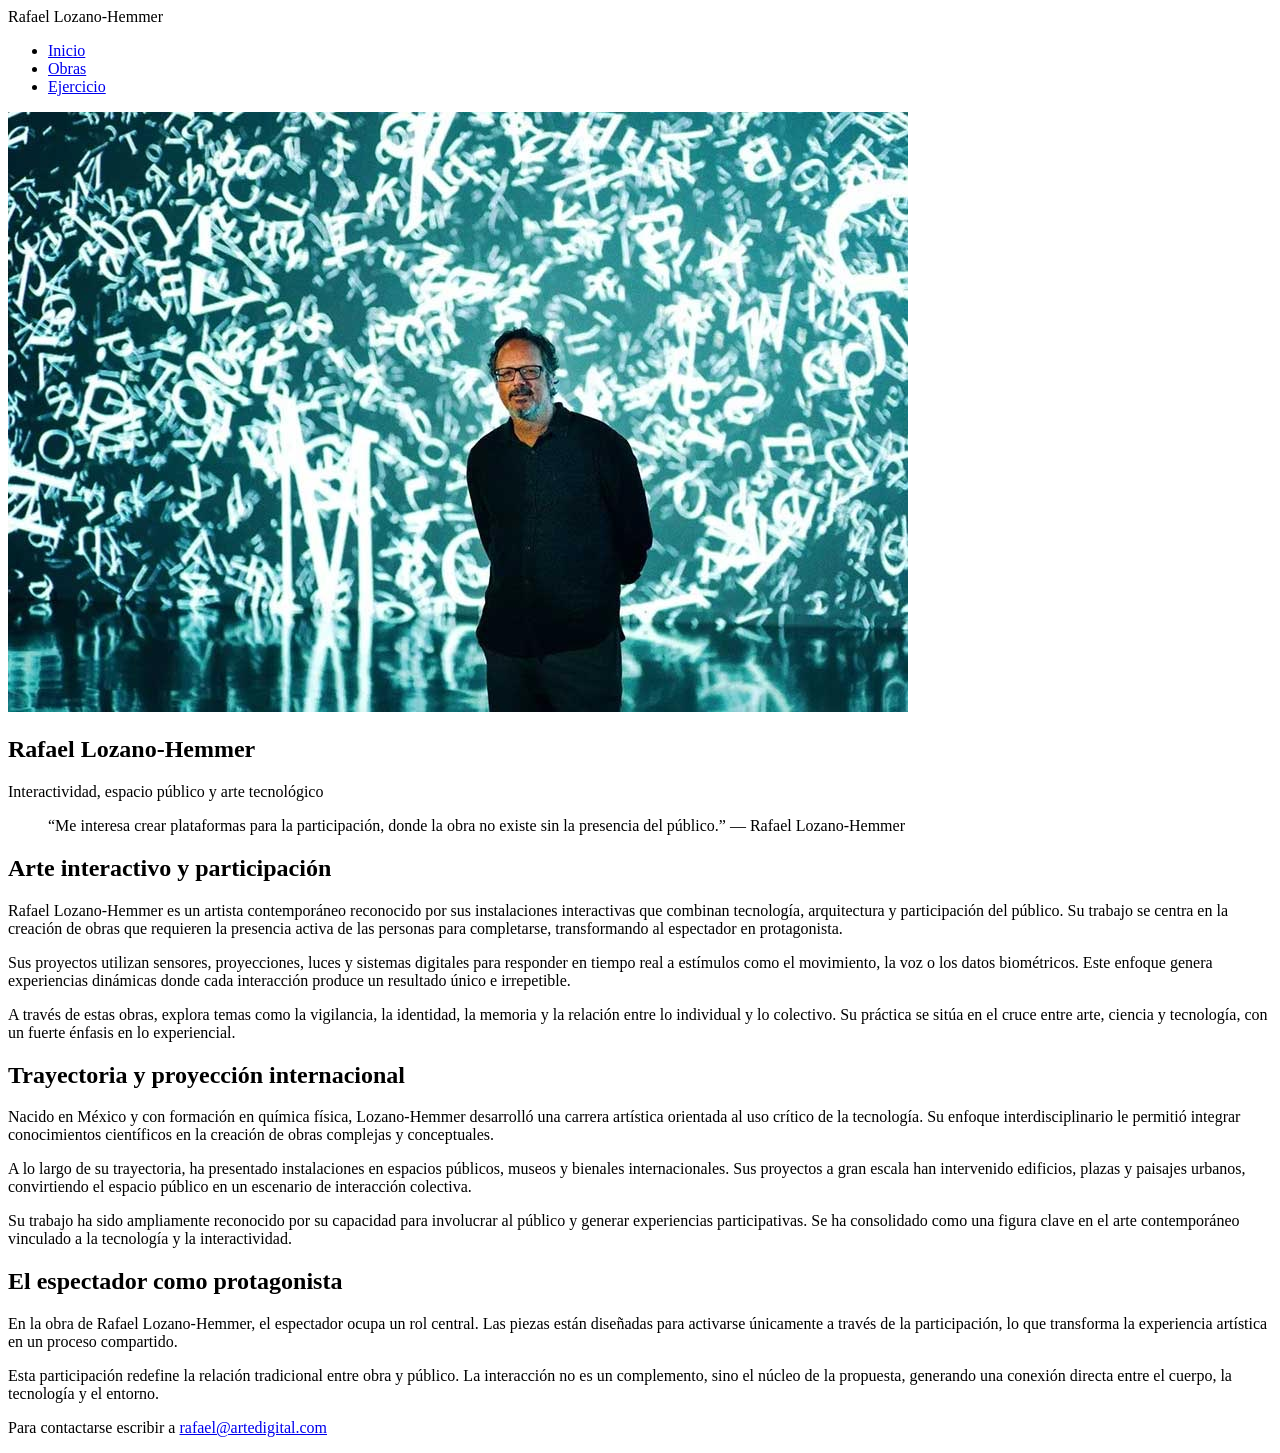
==== index.html @ 9eda1f69 "Build inicial: estructura HTML y contenido de las 3 páginas index.html, obras.html y ejercicio.html " ====
<!DOCTYPE html>
<html lang="es">
<head>
    <meta charset="UTF-8">
    <meta name="viewport" content="width=device-width, initial-scale=1.0">
    <title>Rafael Lozano-Hemmer — Inicio</title>
    <link rel="preconnect" href="https://fonts.googleapis.com">
    <link rel="preconnect" href="https://fonts.gstatic.com" crossorigin>
    <link href="https://fonts.googleapis.com/css2?family=Barlow:wght@400;700&display=swap" rel="stylesheet">
    <link rel="stylesheet" href="css/estilos.css">
</head>
<body>

    <div class="contenedor-principal">
        <header class="encabezado-sitio">
            <div class="marca">Rafael Lozano-Hemmer</div>
            <nav class="navegacion-principal">
                <ul>
                    <li><a href="index.html" class="enlace-nav activo">Inicio</a></li>
                    <li><a href="obras.html" class="enlace-nav">Obras</a></li>
                    <li><a href="ejercicio.html" class="enlace-nav">Ejercicio</a></li>
                </ul>
            </nav>
        </header>

        <main class="area-contenido">
            <article>
                <img class="imagen-portada" src="img/lozano-hemmer.jpg" alt="Retrato de Rafael Lozano-Hemmer">
                <h1>Rafael Lozano-Hemmer</h1>
                <p class="subtitulo">Interactividad, espacio público y arte tecnológico</p>

                <blockquote class="cita-destacada">
                    <p>“Me interesa crear plataformas para la participación, donde la obra no existe sin la presencia del público.” — Rafael Lozano-Hemmer</p>
                </blockquote>

                <div class="fila-columnas-iguales">
                    <section class="columna">
                        <h2>Arte interactivo y participación</h2>
                        <p>Rafael Lozano-Hemmer es un artista contemporáneo reconocido por sus instalaciones interactivas que combinan tecnología, arquitectura y participación del público. Su trabajo se centra en la creación de obras que requieren la presencia activa de las personas para completarse, transformando al espectador en protagonista.</p>
                        <p>Sus proyectos utilizan sensores, proyecciones, luces y sistemas digitales para responder en tiempo real a estímulos como el movimiento, la voz o los datos biométricos. Este enfoque genera experiencias dinámicas donde cada interacción produce un resultado único e irrepetible.</p>
                        <p>A través de estas obras, explora temas como la vigilancia, la identidad, la memoria y la relación entre lo individual y lo colectivo. Su práctica se sitúa en el cruce entre arte, ciencia y tecnología, con un fuerte énfasis en lo experiencial.</p>
                    </section>

                    <section class="columna">
                        <h2>Trayectoria y proyección internacional</h2>
                        <p>Nacido en México y con formación en química física, Lozano-Hemmer desarrolló una carrera artística orientada al uso crítico de la tecnología. Su enfoque interdisciplinario le permitió integrar conocimientos científicos en la creación de obras complejas y conceptuales.</p>
                        <p>A lo largo de su trayectoria, ha presentado instalaciones en espacios públicos, museos y bienales internacionales. Sus proyectos a gran escala han intervenido edificios, plazas y paisajes urbanos, convirtiendo el espacio público en un escenario de interacción colectiva.</p>
                        <p>Su trabajo ha sido ampliamente reconocido por su capacidad para involucrar al público y generar experiencias participativas. Se ha consolidado como una figura clave en el arte contemporáneo vinculado a la tecnología y la interactividad.</p>
                    </section>

                    <section class="columna">
                        <h2>El espectador como protagonista</h2>
                        <p>En la obra de Rafael Lozano-Hemmer, el espectador ocupa un rol central. Las piezas están diseñadas para activarse únicamente a través de la participación, lo que transforma la experiencia artística en un proceso compartido.</p>
                        <p>Esta participación redefine la relación tradicional entre obra y público. La interacción no es un complemento, sino el núcleo de la propuesta, generando una conexión directa entre el cuerpo, la tecnología y el entorno.</p>
                    </section>
                </div>
            </article>
        </main>

        <footer class="pie-sitio">
            <p>Para contactarse escribir a <a href="mailto:rafael@artedigital.com">rafael@artedigital.com</a></p>
        </footer>
    </div>

</body>
</html>
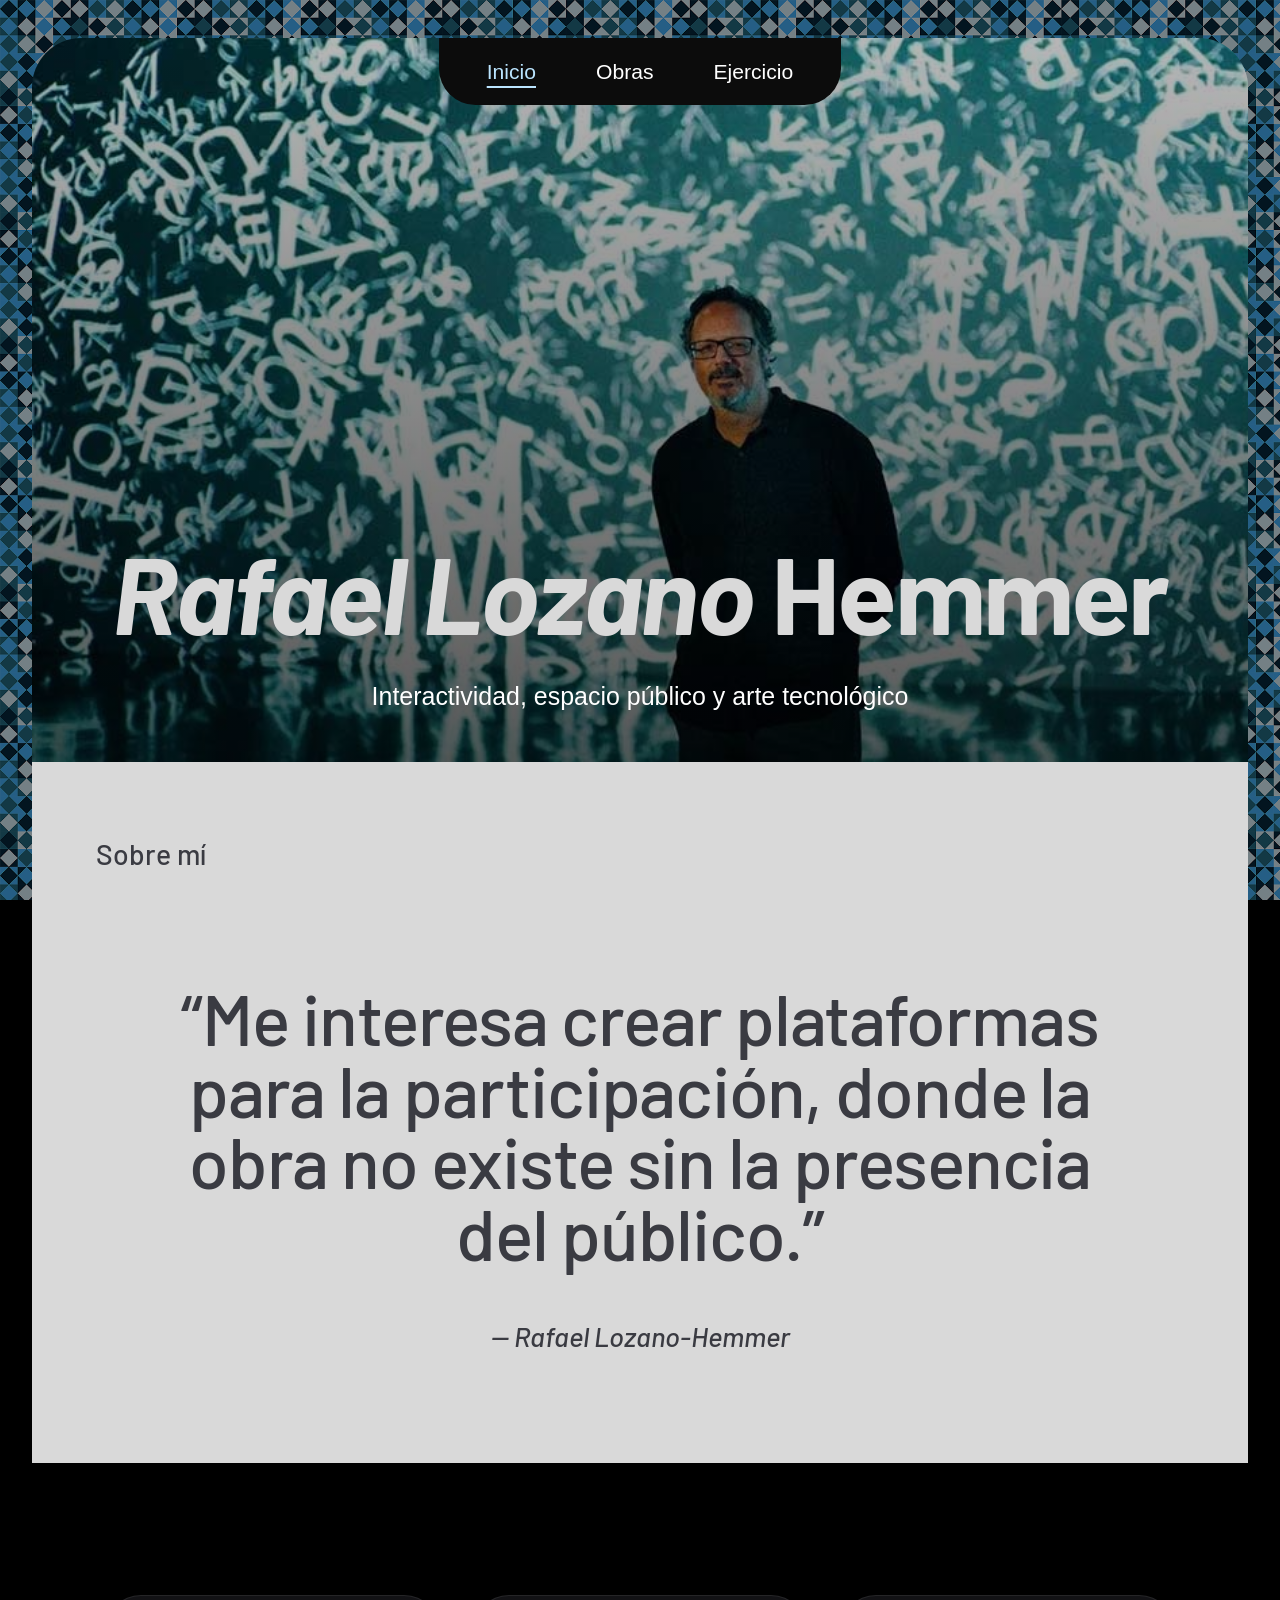
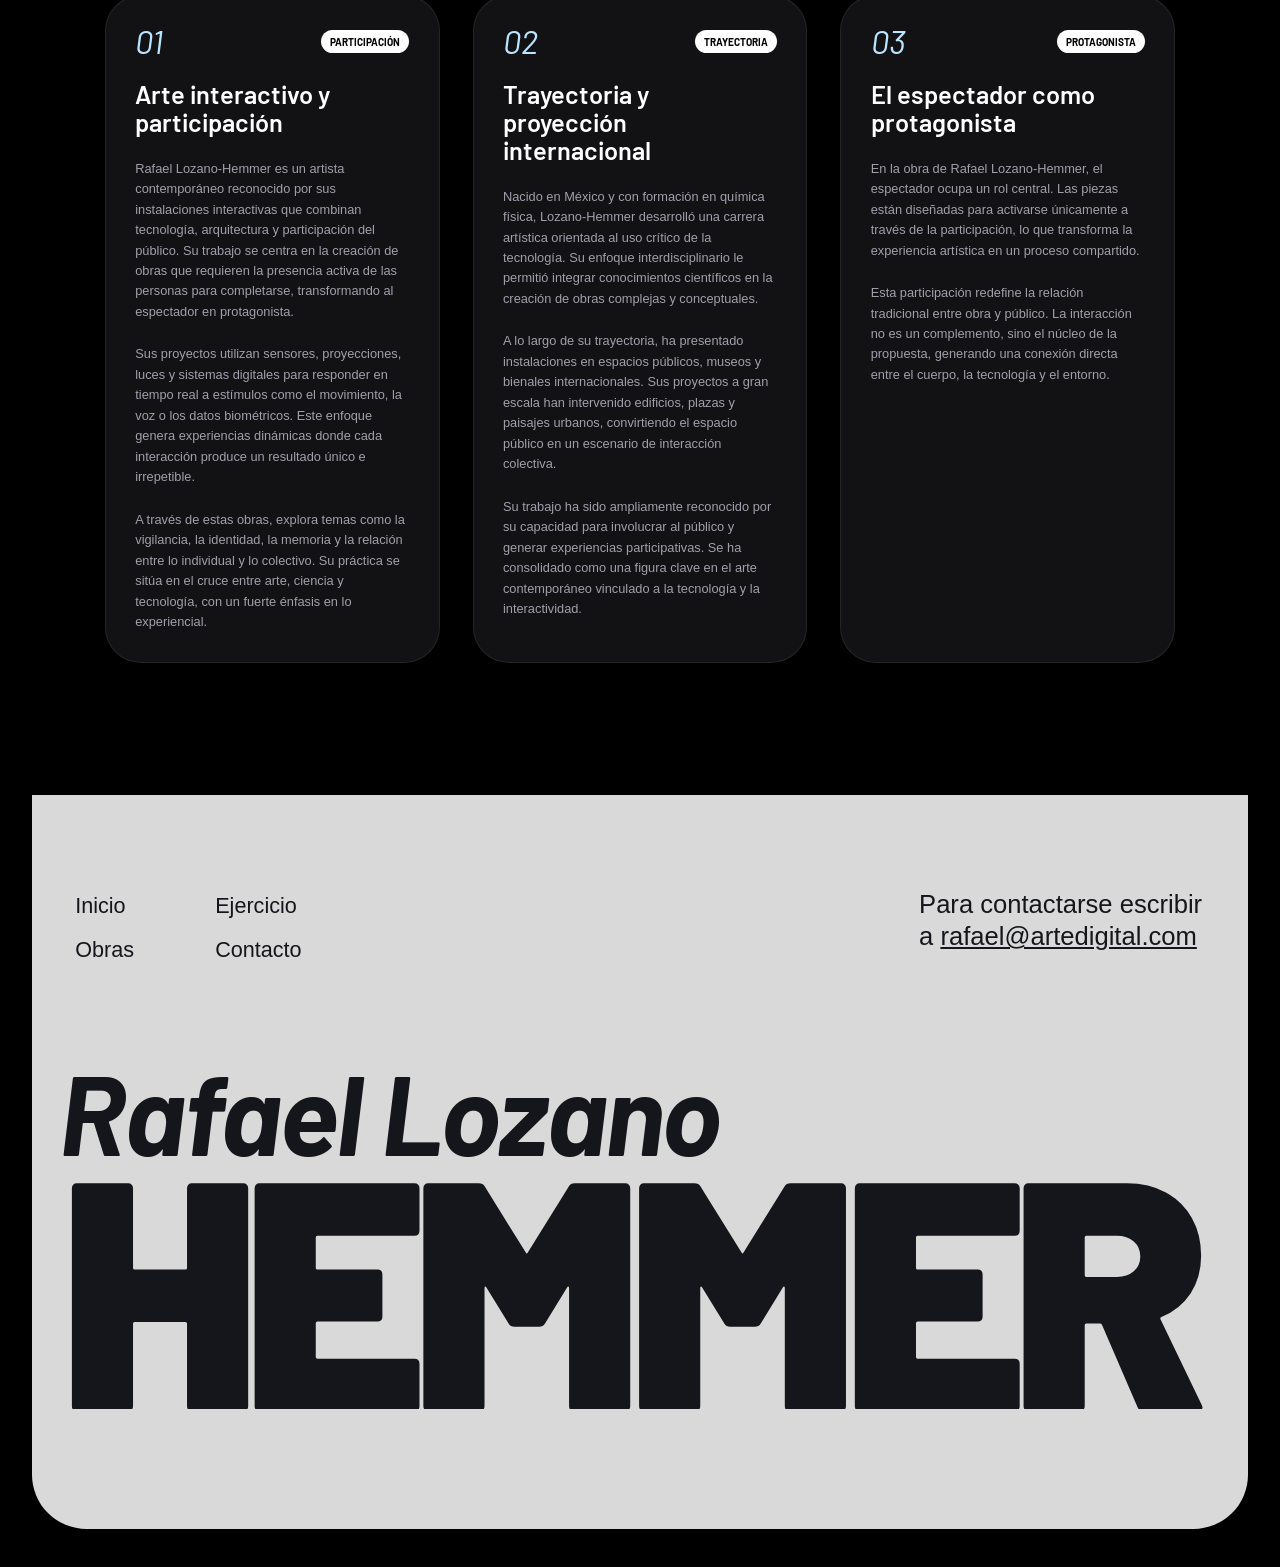
==== commit 83da843f: "Commit 2 / Build CSS En esta etapa se creo el estilo del CSS y se añadio la galeria basado en un dis" ====
--- a/index.html
+++ b/index.html
@@ -6,59 +6,90 @@
     <title>Rafael Lozano-Hemmer — Inicio</title>
     <link rel="preconnect" href="https://fonts.googleapis.com">
     <link rel="preconnect" href="https://fonts.gstatic.com" crossorigin>
-    <link href="https://fonts.googleapis.com/css2?family=Barlow:wght@400;700&display=swap" rel="stylesheet">
+    <link href="https://fonts.googleapis.com/css2?family=Barlow:ital,wght@0,400;0,500;0,600;0,700;0,900;1,400;1,500;1,700&display=swap" rel="stylesheet">
     <link rel="stylesheet" href="css/estilos.css">
 </head>
 <body>
 
     <div class="contenedor-principal">
-        <header class="encabezado-sitio">
-            <div class="marca">Rafael Lozano-Hemmer</div>
-            <nav class="navegacion-principal">
-                <ul>
-                    <li><a href="index.html" class="enlace-nav activo">Inicio</a></li>
-                    <li><a href="obras.html" class="enlace-nav">Obras</a></li>
-                    <li><a href="ejercicio.html" class="enlace-nav">Ejercicio</a></li>
-                </ul>
-            </nav>
-        </header>
+        <div class="portada portada--inicio" role="img" aria-label="Rafael Lozano-Hemmer frente a una de sus proyecciones">
+            <header class="encabezado-sitio">
+                <nav class="navegacion-principal">
+                    <ul>
+                        <li><a href="index.html" class="enlace-nav activo">Inicio</a></li>
+                        <li><a href="obras.html" class="enlace-nav">Obras</a></li>
+                        <li><a href="ejercicio.html" class="enlace-nav">Ejercicio</a></li>                    </ul>
+                </nav>
+            </header>
+
+            <div class="hero-contenido">
+                <h1 class="hero-titulo"><em>Rafael Lozano</em> Hemmer</h1>
+                <p class="hero-subtitulo">Interactividad, espacio público y arte tecnológico</p>
+            </div>
+        </div>
 
         <main class="area-contenido">
             <article>
-                <img class="imagen-portada" src="img/lozano-hemmer.jpg" alt="Retrato de Rafael Lozano-Hemmer">
-                <h1>Rafael Lozano-Hemmer</h1>
-                <p class="subtitulo">Interactividad, espacio público y arte tecnológico</p>
+                <section class="banda-clara">
+                    <p class="etiqueta-seccion">Sobre mí</p>
+                    <blockquote class="cita-destacada">
+                        <p>“Me interesa crear plataformas para la participación, donde la obra no existe sin la presencia del público.”</p>
+                    </blockquote>
+                    <p class="cita-autor">— Rafael Lozano-Hemmer</p>
+                </section>
 
-                <blockquote class="cita-destacada">
-                    <p>“Me interesa crear plataformas para la participación, donde la obra no existe sin la presencia del público.” — Rafael Lozano-Hemmer</p>
-                </blockquote>
+                <section class="banda-oscura">
+                    <div class="fila-columnas-iguales">
+                        <section class="columna">
+                            <div class="columna-meta">
+                                <span class="columna-numero">01</span>
+                                <span class="columna-etiqueta">Participación</span>
+                            </div>
+                            <h2>Arte interactivo y participación</h2>
+                            <p>Rafael Lozano-Hemmer es un artista contemporáneo reconocido por sus instalaciones interactivas que combinan tecnología, arquitectura y participación del público. Su trabajo se centra en la creación de obras que requieren la presencia activa de las personas para completarse, transformando al espectador en protagonista.</p>
+                            <p>Sus proyectos utilizan sensores, proyecciones, luces y sistemas digitales para responder en tiempo real a estímulos como el movimiento, la voz o los datos biométricos. Este enfoque genera experiencias dinámicas donde cada interacción produce un resultado único e irrepetible.</p>
+                            <p>A través de estas obras, explora temas como la vigilancia, la identidad, la memoria y la relación entre lo individual y lo colectivo. Su práctica se sitúa en el cruce entre arte, ciencia y tecnología, con un fuerte énfasis en lo experiencial.</p>
+                        </section>
 
-                <div class="fila-columnas-iguales">
-                    <section class="columna">
-                        <h2>Arte interactivo y participación</h2>
-                        <p>Rafael Lozano-Hemmer es un artista contemporáneo reconocido por sus instalaciones interactivas que combinan tecnología, arquitectura y participación del público. Su trabajo se centra en la creación de obras que requieren la presencia activa de las personas para completarse, transformando al espectador en protagonista.</p>
-                        <p>Sus proyectos utilizan sensores, proyecciones, luces y sistemas digitales para responder en tiempo real a estímulos como el movimiento, la voz o los datos biométricos. Este enfoque genera experiencias dinámicas donde cada interacción produce un resultado único e irrepetible.</p>
-                        <p>A través de estas obras, explora temas como la vigilancia, la identidad, la memoria y la relación entre lo individual y lo colectivo. Su práctica se sitúa en el cruce entre arte, ciencia y tecnología, con un fuerte énfasis en lo experiencial.</p>
-                    </section>
+                        <section class="columna">
+                            <div class="columna-meta">
+                                <span class="columna-numero">02</span>
+                                <span class="columna-etiqueta">Trayectoria</span>
+                            </div>
+                            <h2>Trayectoria y proyección internacional</h2>
+                            <p>Nacido en México y con formación en química física, Lozano-Hemmer desarrolló una carrera artística orientada al uso crítico de la tecnología. Su enfoque interdisciplinario le permitió integrar conocimientos científicos en la creación de obras complejas y conceptuales.</p>
+                            <p>A lo largo de su trayectoria, ha presentado instalaciones en espacios públicos, museos y bienales internacionales. Sus proyectos a gran escala han intervenido edificios, plazas y paisajes urbanos, convirtiendo el espacio público en un escenario de interacción colectiva.</p>
+                            <p>Su trabajo ha sido ampliamente reconocido por su capacidad para involucrar al público y generar experiencias participativas. Se ha consolidado como una figura clave en el arte contemporáneo vinculado a la tecnología y la interactividad.</p>
+                        </section>
 
-                    <section class="columna">
-                        <h2>Trayectoria y proyección internacional</h2>
-                        <p>Nacido en México y con formación en química física, Lozano-Hemmer desarrolló una carrera artística orientada al uso crítico de la tecnología. Su enfoque interdisciplinario le permitió integrar conocimientos científicos en la creación de obras complejas y conceptuales.</p>
-                        <p>A lo largo de su trayectoria, ha presentado instalaciones en espacios públicos, museos y bienales internacionales. Sus proyectos a gran escala han intervenido edificios, plazas y paisajes urbanos, convirtiendo el espacio público en un escenario de interacción colectiva.</p>
-                        <p>Su trabajo ha sido ampliamente reconocido por su capacidad para involucrar al público y generar experiencias participativas. Se ha consolidado como una figura clave en el arte contemporáneo vinculado a la tecnología y la interactividad.</p>
-                    </section>
-
-                    <section class="columna">
-                        <h2>El espectador como protagonista</h2>
-                        <p>En la obra de Rafael Lozano-Hemmer, el espectador ocupa un rol central. Las piezas están diseñadas para activarse únicamente a través de la participación, lo que transforma la experiencia artística en un proceso compartido.</p>
-                        <p>Esta participación redefine la relación tradicional entre obra y público. La interacción no es un complemento, sino el núcleo de la propuesta, generando una conexión directa entre el cuerpo, la tecnología y el entorno.</p>
-                    </section>
-                </div>
+                        <section class="columna">
+                            <div class="columna-meta">
+                                <span class="columna-numero">03</span>
+                                <span class="columna-etiqueta">Protagonista</span>
+                            </div>
+                            <h2>El espectador como protagonista</h2>
+                            <p>En la obra de Rafael Lozano-Hemmer, el espectador ocupa un rol central. Las piezas están diseñadas para activarse únicamente a través de la participación, lo que transforma la experiencia artística en un proceso compartido.</p>
+                            <p>Esta participación redefine la relación tradicional entre obra y público. La interacción no es un complemento, sino el núcleo de la propuesta, generando una conexión directa entre el cuerpo, la tecnología y el entorno.</p>
+                        </section>
+                    </div>
+                </section>
             </article>
         </main>
 
-        <footer class="pie-sitio">
-            <p>Para contactarse escribir a <a href="mailto:rafael@artedigital.com">rafael@artedigital.com</a></p>
+        <footer class="pie-sitio" id="contacto">
+            <div class="pie-superior">
+                <ul class="pie-enlaces">
+                    <li><a href="index.html">Inicio</a></li>
+                    <li><a href="ejercicio.html">Ejercicio</a></li>
+                    <li><a href="obras.html">Obras</a></li>
+                    <li><a href="mailto:rafael@artedigital.com">Contacto</a></li>
+                </ul>
+                <p class="pie-contacto">Para contactarse escribir a <a href="mailto:rafael@artedigital.com">rafael@artedigital.com</a></p>
+            </div>
+            <p class="pie-firma">
+                <span class="pie-firma-nombre">Rafael Lozano</span>
+                <span class="pie-firma-apellido">Hemmer</span>
+            </p>
         </footer>
     </div>
 
--- a/css/estilos.css
+++ b/css/estilos.css
@@ -0,0 +1,752 @@
+/* ==========================================================================
+   TOKENS
+   Medidas tomadas del diseño de Figma (frame de 1313,8px). El contenedor
+   mide 82rem = 1312px, así que los valores del diseño se mapean 1:1.
+   ========================================================================== */
+:root {
+    /* Color */
+    --color-negro: #000000;
+    --color-negro-suave: #0c0c0c;
+    --color-tarjeta: #121215;
+    --color-claro: #d9d9d9;
+    --color-blanco: #ffffff;
+    --color-texto-claro: #15161b;
+    --color-texto-oscuro: #a0a0ab;
+    --color-acento: #bbe5ff;
+    --color-borde-claro: rgba(255, 255, 255, 0.08);
+    --color-borde-oscuro: rgba(20, 20, 25, 0.16);
+
+    /* Tipografía */
+    --fuente-display: "Barlow", sans-serif;
+    --fuente-texto: -apple-system, "Segoe UI", Roboto, sans-serif;
+
+    /* Espaciado */
+    --space-1: 0.5rem;
+    --space-2: 0.75rem;
+    --space-3: 1rem;
+    --space-4: 1.5rem;
+    --space-5: 2rem;
+    --space-6: 2.75rem;
+    --space-7: 4rem;
+
+    /* Radios */
+    --radio-pill: 62rem;
+    --radio-md: 1rem;
+    --radio-tarjeta: 2.24rem;
+    --radio-superior: 3.1rem;
+    --radio-inferior: 3.4rem;
+
+    /* Movimiento */
+    --ease-salida: cubic-bezier(0.16, 1, 0.3, 1);
+    --dur-rapida: 0.25s;
+    --dur-base: 0.5s;
+}
+
+/* ==========================================================================
+   BASE
+   ========================================================================== */
+* {
+    box-sizing: border-box;
+}
+
+body {
+    display: flex;
+    flex-direction: column;
+    align-items: center;
+    margin: 0;
+    background-color: var(--color-negro);
+    background-image:
+        linear-gradient(rgba(0, 0, 0, 0.48), rgba(0, 0, 0, 0.48)),
+        url('../img/fondo.png');
+    background-repeat: repeat;
+    background-attachment: fixed;
+    background-size: 7.74rem;
+    font-family: var(--fuente-texto);
+    color: var(--color-blanco);
+    line-height: 1.6;
+    -webkit-font-smoothing: antialiased;
+}
+
+/* Bloque contenedor: ancho máximo y centrado con flexbox (ver body) */
+.contenedor-principal {
+    display: flex;
+    flex-direction: column;
+    max-width: 100rem;
+    width: 95%;
+    margin: 2.4rem 0;
+    border-radius: var(--radio-superior) var(--radio-superior) var(--radio-inferior) var(--radio-inferior);
+    overflow: hidden;
+}
+
+/* ==========================================================================
+   PORTADA: la barra de navegación va dentro de la portada, superpuesta
+   sobre la foto (sin position ni grid: es una columna flex)
+   ========================================================================== */
+.portada {
+    display: flex;
+    flex-direction: column;
+    justify-content: space-between;
+    align-items: center;
+    background-color: var(--color-negro-suave);
+}
+
+.portada--inicio {
+    min-height: 45.25rem;
+    padding-bottom: 2.84rem;
+    text-align: center;
+    background-image:
+        linear-gradient(180deg, rgba(0, 0, 0, 0.28) 0%, rgba(0, 0, 0, 0.66) 100%),
+        url('../img/lozano-hemmer.jpg');
+    background-size: cover;
+    background-position: center;
+}
+
+.portada--obras {
+    min-height: 32rem;
+    padding-bottom: 2.84rem;
+    text-align: center;
+    background-image:
+        linear-gradient(180deg, rgba(0, 0, 0, 0.35) 0%, rgba(0, 0, 0, 0.75) 100%),
+        url('../img/lozano-hemmer-9.jpg');
+    background-size: cover;
+    background-position: center;
+}
+
+.encabezado-sitio {
+    display: flex;
+    justify-content: center;
+    width: 100%;
+}
+
+.navegacion-principal {
+    background-color: var(--color-negro-suave);
+    border-radius: 0 0 2.28rem 2.28rem;
+    padding: 1.02rem 2.96rem;
+}
+
+.navegacion-principal ul {
+    display: flex;
+    flex-wrap: wrap;
+    justify-content: center;
+    gap: var(--space-3) 3.75rem;
+    list-style: none;
+    margin: 0;
+    padding: 0;
+}
+
+.enlace-nav {
+    color: var(--color-blanco);
+    text-decoration: underline;
+    text-decoration-color: transparent;
+    text-underline-offset: 0.45rem;
+    text-decoration-thickness: 2px;
+    font-size: 1.32rem;
+    transition: color var(--dur-rapida) var(--ease-salida), text-decoration-color var(--dur-base) var(--ease-salida);
+}
+
+.enlace-nav:hover {
+    text-decoration-color: var(--color-blanco);
+}
+
+.enlace-nav.activo {
+    color: var(--color-acento);
+    text-decoration-color: var(--color-acento);
+}
+
+.hero-contenido {
+    display: flex;
+    flex-direction: column;
+    align-items: center;
+    gap: 2.05rem;
+    padding: 0 var(--space-5);
+}
+
+.hero-titulo {
+    font-family: var(--fuente-display);
+    font-size: clamp(2.5rem, 8.55vw, 7.02rem);
+    font-weight: 700;
+    line-height: 0.95;
+    letter-spacing: -0.025em;
+    color: var(--color-claro);
+    margin: 0;
+}
+
+.hero-titulo em {
+    font-style: italic;
+}
+
+.hero-subtitulo {
+    font-size: clamp(1rem, 1.95vw, 1.6rem);
+    color: var(--color-blanco);
+    margin: 0;
+}
+
+/* ==========================================================================
+   BANDAS DE CONTENIDO
+   ========================================================================== */
+.area-contenido {
+    display: flex;
+    flex-direction: column;
+}
+
+.banda-clara {
+    display: flex;
+    flex-direction: column;
+    background-color: var(--color-claro);
+    color: var(--color-texto-claro);
+    padding: 4.7rem 4rem 6.9rem;
+}
+
+.banda-oscura {
+    display: flex;
+    flex-direction: column;
+    background-color: var(--color-negro);
+    padding: 8.25rem 4.55rem;
+}
+
+/* ==========================================================================
+   SECCIÓN "SOBRE MI"
+   ========================================================================== */
+/* Especificidad reforzada (.banda-clara + clase) a propósito: la regla
+   genérica ".banda-clara p" de más abajo tiene la misma especificidad que
+   ".cita-destacada p" y, al venir después en el archivo, le ganaba —
+   comprimía la cita a 44rem y rompía el centrado. Con ".banda-clara
+   .cita-destacada p" quedan por encima de cualquier ambigüedad de orden. */
+.banda-clara .etiqueta-seccion {
+    font-family: var(--fuente-display);
+    font-weight: 500;
+    font-size: 1.77rem;
+    line-height: 1.2;
+    margin: 0 0 6.9rem;
+}
+
+.cita-destacada {
+    align-self: center;
+    width: 100%;
+    max-width: 60.85rem;
+    text-align: center;
+    margin: 0 0 3.18rem;
+}
+
+.banda-clara .cita-destacada p {
+    font-family: var(--fuente-display);
+    font-weight: 500;
+    font-size: clamp(1.75rem, 5.6vw, 4.58rem);
+    line-height: 1;
+    letter-spacing: -0.015em;
+    max-width: none;
+    width: 100%;
+    margin: 0;
+}
+
+.banda-clara .cita-autor {
+    align-self: center;
+    font-family: var(--fuente-display);
+    font-weight: 500;
+    font-style: italic;
+    font-size: clamp(1rem, 2.15vw, 1.77rem);
+    line-height: 1.2;
+    max-width: none;
+    text-align: center;
+    margin: 0;
+}
+
+/* ==========================================================================
+   TARJETAS EN 3 COLUMNAS IGUALES (solo flexbox)
+   ========================================================================== */
+.fila-columnas-iguales {
+    display: flex;
+    flex-wrap: wrap;
+    gap: 2.05rem;
+}
+
+.fila-columnas-iguales .columna {
+    display: flex;
+    flex-direction: column;
+    gap: 1.38rem;
+    flex: 1 1 0;
+    min-width: 17rem;
+    min-height: 28.9rem;
+    background-color: var(--color-tarjeta);
+    border: 1px solid var(--color-borde-claro);
+    border-radius: var(--radio-tarjeta);
+    padding: 1.84rem;
+    transition: border-color var(--dur-base) var(--ease-salida), transform var(--dur-base) var(--ease-salida);
+}
+
+.fila-columnas-iguales .columna:hover {
+    border-color: rgba(255, 255, 255, 0.24);
+    transform: translateY(-0.25rem);
+}
+
+.columna-meta {
+    display: flex;
+    align-items: center;
+    justify-content: space-between;
+    gap: var(--space-3);
+}
+
+.columna-numero {
+    font-family: var(--fuente-display);
+    font-style: italic;
+    font-size: 2.07rem;
+    line-height: 1;
+    color: var(--color-acento);
+}
+
+.columna-etiqueta {
+    font-family: var(--fuente-display);
+    font-weight: 700;
+    font-size: 0.63rem;
+    line-height: 1.2;
+    text-transform: uppercase;
+    color: var(--color-negro);
+    background-color: var(--color-blanco);
+    border-radius: var(--radio-pill);
+    padding: 0.34rem 0.57rem;
+}
+
+.columna h2 {
+    font-family: var(--fuente-display);
+    font-weight: 600;
+    font-size: 1.59rem;
+    line-height: 1.1;
+    color: var(--color-blanco);
+    margin: 0;
+}
+
+.columna p {
+    font-size: 0.8rem;
+    line-height: 1.6;
+    color: var(--color-texto-oscuro);
+    max-width: none;
+    margin: 0;
+}
+
+/* ==========================================================================
+   TIPOGRAFÍA DE LAS PÁGINAS INTERIORES
+   ========================================================================== */
+.banda-clara h1 {
+    font-family: var(--fuente-display);
+    font-weight: 700;
+    font-size: clamp(2rem, 5vw, 3.5rem);
+    line-height: 1.05;
+    letter-spacing: -0.03em;
+    margin: 0 0 var(--space-6);
+}
+
+.banda-clara h2 {
+    font-family: var(--fuente-display);
+    font-weight: 600;
+    font-size: clamp(1.3rem, 2vw, 1.75rem);
+    line-height: 1.15;
+    letter-spacing: -0.02em;
+    margin: 0 0 var(--space-3);
+}
+
+.banda-clara p {
+    color: #3a3b42;
+    margin: 0 0 var(--space-3);
+    max-width: 44rem;
+}
+
+/* ==========================================================================
+   LAYOUT DE 2 COLUMNAS DE DISTINTO ANCHO (solo flexbox)
+   ========================================================================== */
+.fila-columnas-asimetricas {
+    display: flex;
+    flex-wrap: wrap;
+    gap: var(--space-7);
+}
+
+.columna-principal {
+    display: flex;
+    flex-direction: column;
+    gap: var(--space-6);
+    flex: 3 1 28rem;
+}
+
+.columna-lateral {
+    flex: 1 1 16rem;
+    background-color: var(--color-blanco);
+    border: 1px solid var(--color-borde-oscuro);
+    border-radius: var(--radio-tarjeta);
+    padding: var(--space-5);
+    align-self: flex-start;
+}
+
+/* ==========================================================================
+   LISTA DE CONCEPTOS Y GALERÍA
+   ========================================================================== */
+.lista-conceptos {
+    list-style: none;
+    margin: 0;
+    padding: 0;
+}
+
+.lista-conceptos li {
+    padding: var(--space-2) 0;
+    border-bottom: 1px solid var(--color-borde-oscuro);
+    transition: padding-left var(--dur-rapida) var(--ease-salida);
+}
+
+.lista-conceptos li:last-child {
+    border-bottom: none;
+}
+
+.lista-conceptos li::before {
+    content: "— ";
+}
+
+.lista-conceptos li:hover {
+    padding-left: var(--space-1);
+}
+
+.seccion-galeria h2 {
+    font-family: var(--fuente-display);
+    font-weight: 600;
+    font-size: clamp(1.3rem, 2vw, 1.75rem);
+    letter-spacing: -0.02em;
+    color: var(--color-blanco);
+    margin: 0 0 var(--space-5);
+}
+
+.galeria-obras {
+    display: flex;
+    flex-wrap: wrap;
+    gap: 1.84rem;
+    min-height: 6rem;
+}
+
+.galeria-obras:empty::before {
+    content: "Galería en construcción — se genera con JavaScript en la próxima fase.";
+    color: var(--color-texto-oscuro);
+    font-size: 0.9rem;
+    font-style: italic;
+}
+
+.obra-card {
+    display: flex;
+    flex-direction: column;
+    flex: 1 1 15rem;
+    overflow: hidden;
+    background-color: var(--color-tarjeta);
+    border: 1px solid var(--color-borde-claro);
+    border-radius: var(--radio-tarjeta);
+    transition: border-color var(--dur-base) var(--ease-salida), transform var(--dur-base) var(--ease-salida);
+}
+
+.obra-card:hover {
+    border-color: rgba(255, 255, 255, 0.24);
+    transform: translateY(-0.25rem);
+}
+
+.obra-card img {
+    display: block;
+    width: 100%;
+    aspect-ratio: 4 / 3;
+    object-fit: cover;
+}
+
+.obra-info {
+    display: flex;
+    align-items: baseline;
+    justify-content: space-between;
+    gap: var(--space-2);
+    padding: 1.1rem 1.3rem;
+}
+
+.obra-info h3 {
+    font-family: var(--fuente-display);
+    font-weight: 600;
+    font-size: 1rem;
+    line-height: 1.2;
+    color: var(--color-blanco);
+    margin: 0;
+}
+
+.obra-info p {
+    font-family: var(--fuente-display);
+    font-style: italic;
+    font-size: 0.95rem;
+    color: var(--color-acento);
+    margin: 0;
+    max-width: none;
+}
+
+/* ==========================================================================
+   FORMULARIO DEL EJERCICIO
+   ========================================================================== */
+.banda-clara .instrucciones {
+    background-color: var(--color-blanco);
+    border: 1px solid var(--color-borde-oscuro);
+    border-radius: var(--radio-tarjeta);
+    padding: var(--space-5);
+    max-width: none;
+}
+
+.formulario-ejercicio {
+    display: flex;
+    flex-direction: column;
+    gap: var(--space-5);
+    margin-top: var(--space-6);
+}
+
+.formulario-ejercicio fieldset {
+    display: flex;
+    flex-direction: column;
+    gap: var(--space-3);
+    background-color: var(--color-blanco);
+    border: 1px solid var(--color-borde-oscuro);
+    border-radius: var(--radio-tarjeta);
+    padding: var(--space-5);
+    margin: 0;
+}
+
+.formulario-ejercicio legend {
+    font-family: var(--fuente-display);
+    font-weight: 700;
+    font-size: 0.75rem;
+    text-transform: uppercase;
+    letter-spacing: 0.08em;
+    color: var(--color-negro);
+    background-color: var(--color-claro);
+    border-radius: var(--radio-pill);
+    padding: 0.35rem 0.9rem;
+}
+
+.formulario-ejercicio label {
+    font-size: 0.9rem;
+    color: #3a3b42;
+}
+
+.formulario-ejercicio input {
+    width: 100%;
+    font-family: var(--fuente-texto);
+    font-size: 1rem;
+    color: var(--color-texto-claro);
+    background-color: var(--color-claro);
+    border: 1px solid transparent;
+    border-radius: var(--radio-md);
+    padding: var(--space-2) var(--space-3);
+    transition: border-color var(--dur-rapida) var(--ease-salida);
+}
+
+.formulario-ejercicio input:focus {
+    outline: none;
+    border-color: var(--color-negro);
+}
+
+.campos-obras {
+    display: flex;
+    flex-direction: column;
+    gap: var(--space-3);
+}
+
+.campos-obras:empty::before {
+    content: "Todavía no cargaste ninguna obra.";
+    color: #3a3b42;
+    font-size: 0.9rem;
+}
+
+.bloque-acciones {
+    display: flex;
+    flex-wrap: wrap;
+    gap: var(--space-3);
+}
+
+button {
+    font-family: var(--fuente-display);
+    font-weight: 700;
+    font-size: 0.95rem;
+    text-transform: uppercase;
+    letter-spacing: 0.04em;
+    color: var(--color-blanco);
+    background-color: var(--color-negro);
+    border: 1px solid var(--color-negro);
+    border-radius: var(--radio-pill);
+    padding: var(--space-2) var(--space-5);
+    cursor: pointer;
+    transition: transform var(--dur-rapida) var(--ease-salida), opacity var(--dur-rapida) var(--ease-salida);
+}
+
+button:hover:not(:disabled) {
+    transform: translateY(-0.15rem);
+}
+
+button:disabled {
+    color: #6c6d77;
+    background-color: transparent;
+    border-color: var(--color-borde-oscuro);
+    cursor: not-allowed;
+}
+
+#btn-reiniciar:not(:disabled) {
+    color: var(--color-negro);
+    background-color: transparent;
+}
+
+.resultados:not(:empty) {
+    background-color: var(--color-blanco);
+    border: 1px solid var(--color-borde-oscuro);
+    border-radius: var(--radio-tarjeta);
+    padding: var(--space-5);
+    margin-top: var(--space-5);
+}
+
+/* ==========================================================================
+   PIE DE PÁGINA
+   ========================================================================== */
+.pie-sitio {
+    display: flex;
+    flex-direction: column;
+    gap: 6.25rem;
+    background-color: var(--color-claro);
+    color: var(--color-texto-claro);
+    padding: 5.9rem 1.7rem 7.5rem;
+    /* contenedor de consulta: el tamaño de la firma se calcula en cqw
+       (relativo al ancho real del pie), no en vw (relativo al viewport) —
+       así nunca se desborda aunque el contenedor tenga max-width */
+    container-type: inline-size;
+}
+
+.pie-superior {
+    display: flex;
+    flex-wrap: wrap;
+    justify-content: space-between;
+    align-items: flex-start;
+    gap: var(--space-5);
+    padding: 0 1rem;
+}
+
+.pie-enlaces {
+    display: flex;
+    flex-wrap: wrap;
+    gap: 0.57rem 3.75rem;
+    width: 21rem;
+    list-style: none;
+    margin: 0;
+    padding: 0;
+}
+
+.pie-enlaces li {
+    flex: 0 0 5rem;
+}
+
+.pie-enlaces a {
+    color: var(--color-texto-claro);
+    text-decoration: none;
+    font-size: 1.35rem;
+    transition: opacity var(--dur-rapida) var(--ease-salida);
+}
+
+.pie-enlaces a:hover {
+    opacity: 0.6;
+}
+
+.pie-contacto {
+    width: 17.86rem;
+    font-size: 1.6rem;
+    line-height: 1.25;
+    margin: 0;
+}
+
+.pie-contacto a {
+    color: var(--color-texto-claro);
+}
+
+.pie-firma {
+    display: flex;
+    flex-direction: column;
+    overflow: hidden;
+    font-family: var(--fuente-display);
+    line-height: 0.78;
+    margin: 0;
+}
+
+.pie-firma-nombre {
+    font-weight: 700;
+    font-style: italic;
+    font-size: clamp(1.75rem, 11cqw, 7rem);
+    letter-spacing: -0.02em;
+    white-space: nowrap;
+}
+
+.pie-firma-apellido {
+    font-weight: 900;
+    /* un poco por debajo del ajuste exacto (~30.6cqw) a propósito: mejor
+       un par de puntos de aire a la derecha que arriesgar un recorte por
+       diferencias de métricas de fuente entre navegadores */
+    font-size: 28cqw;
+    line-height: 0.78;
+    letter-spacing: -0.05em;
+    text-transform: uppercase;
+    white-space: nowrap;
+}
+
+/* ==========================================================================
+   RESPONSIVIDAD
+   ========================================================================== */
+@media (max-width: 60rem) {
+    .banda-clara {
+        padding: 3.5rem 2rem 4.5rem;
+    }
+
+    .banda-oscura {
+        padding: 4rem 2rem;
+    }
+
+    .etiqueta-seccion {
+        margin-bottom: 3rem;
+    }
+
+    .cita-destacada {
+        width: 100%;
+    }
+
+    .portada--inicio {
+        min-height: 26rem;
+    }
+
+    .navegacion-principal {
+        padding: 0.8rem 1.5rem;
+    }
+
+    .navegacion-principal ul {
+        gap: var(--space-2) var(--space-5);
+    }
+
+    .enlace-nav {
+        font-size: 1.05rem;
+    }
+
+    .fila-columnas-iguales .columna,
+    .columna-principal,
+    .columna-lateral {
+        flex: 1 1 100%;
+    }
+
+    .fila-columnas-iguales .columna {
+        min-height: 0;
+    }
+
+    .pie-sitio {
+        gap: 3rem;
+        padding: 3.5rem 1.5rem 3rem;
+    }
+
+    .pie-superior {
+        flex-direction: column;
+        padding: 0;
+    }
+
+    .pie-enlaces {
+        width: 100%;
+        gap: 0.5rem 4rem;
+    }
+
+    .pie-contacto {
+        width: 100%;
+        font-size: 1.15rem;
+    }
+}
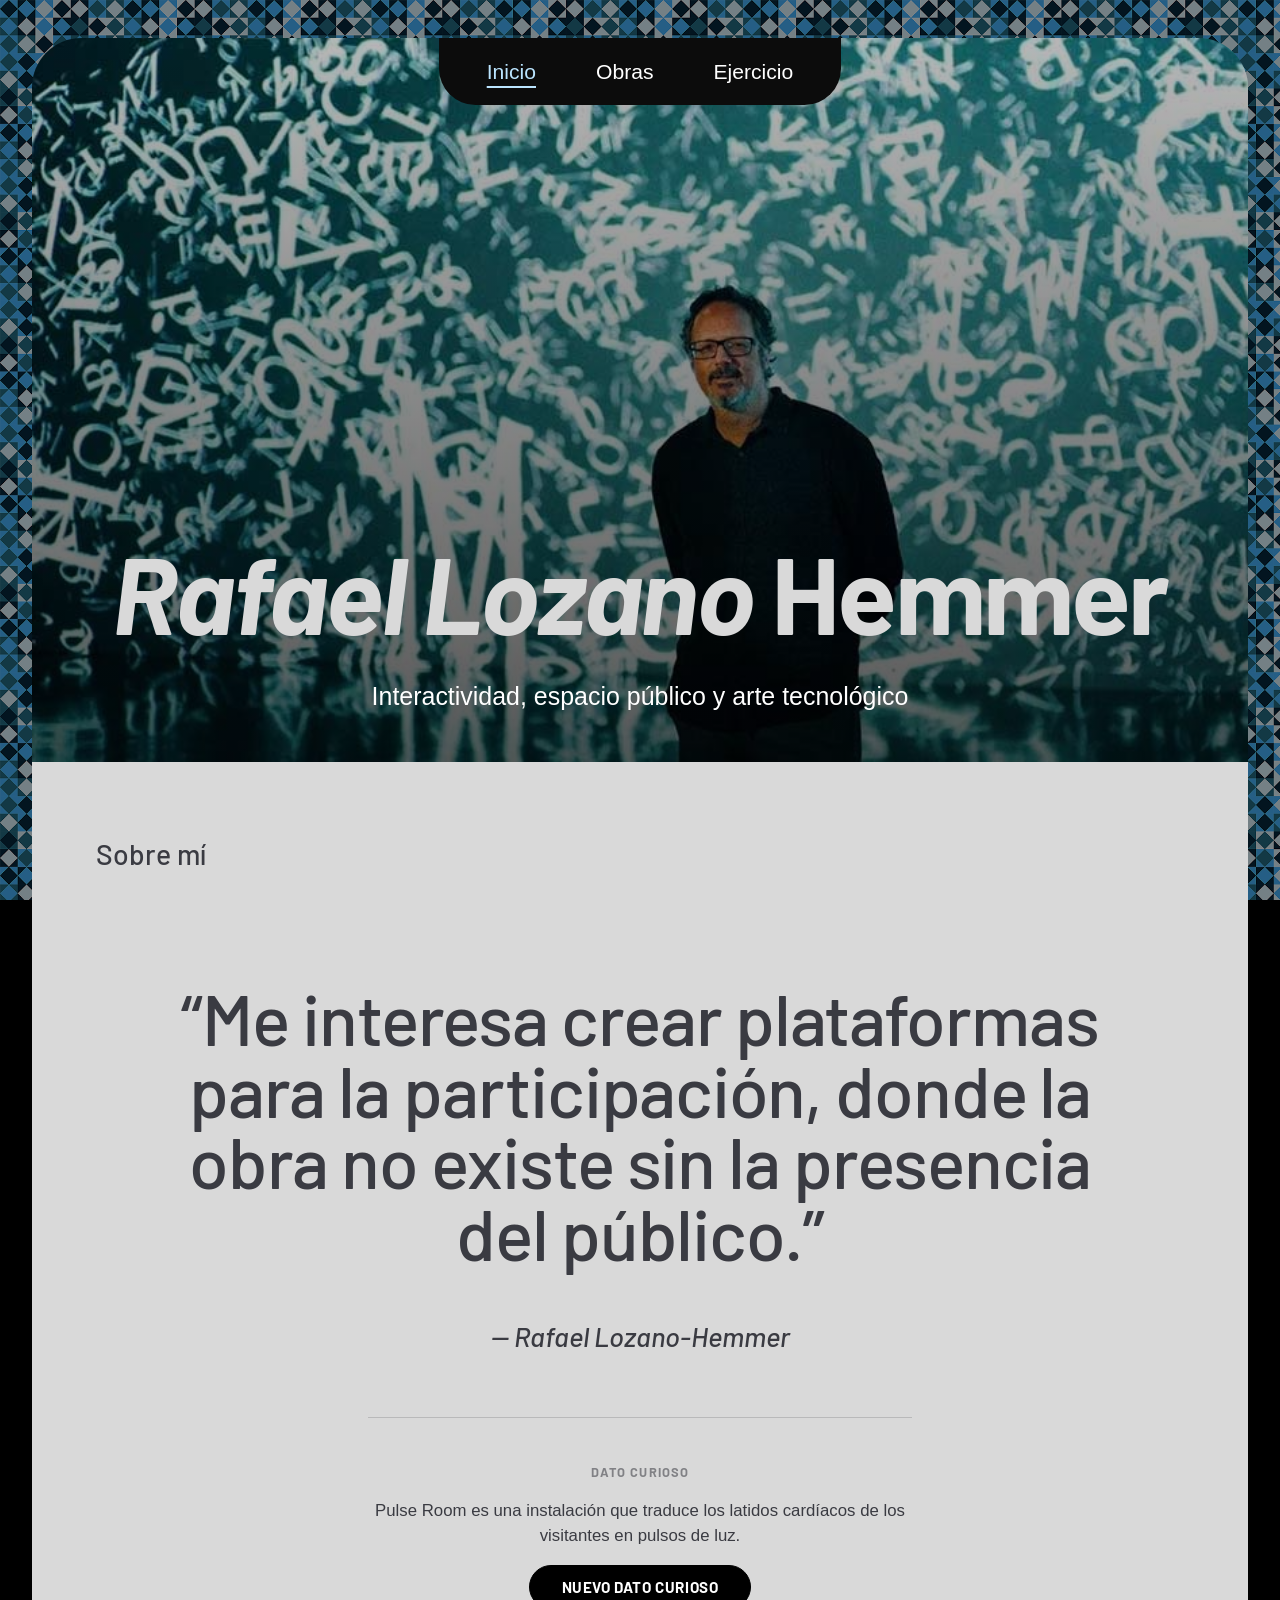
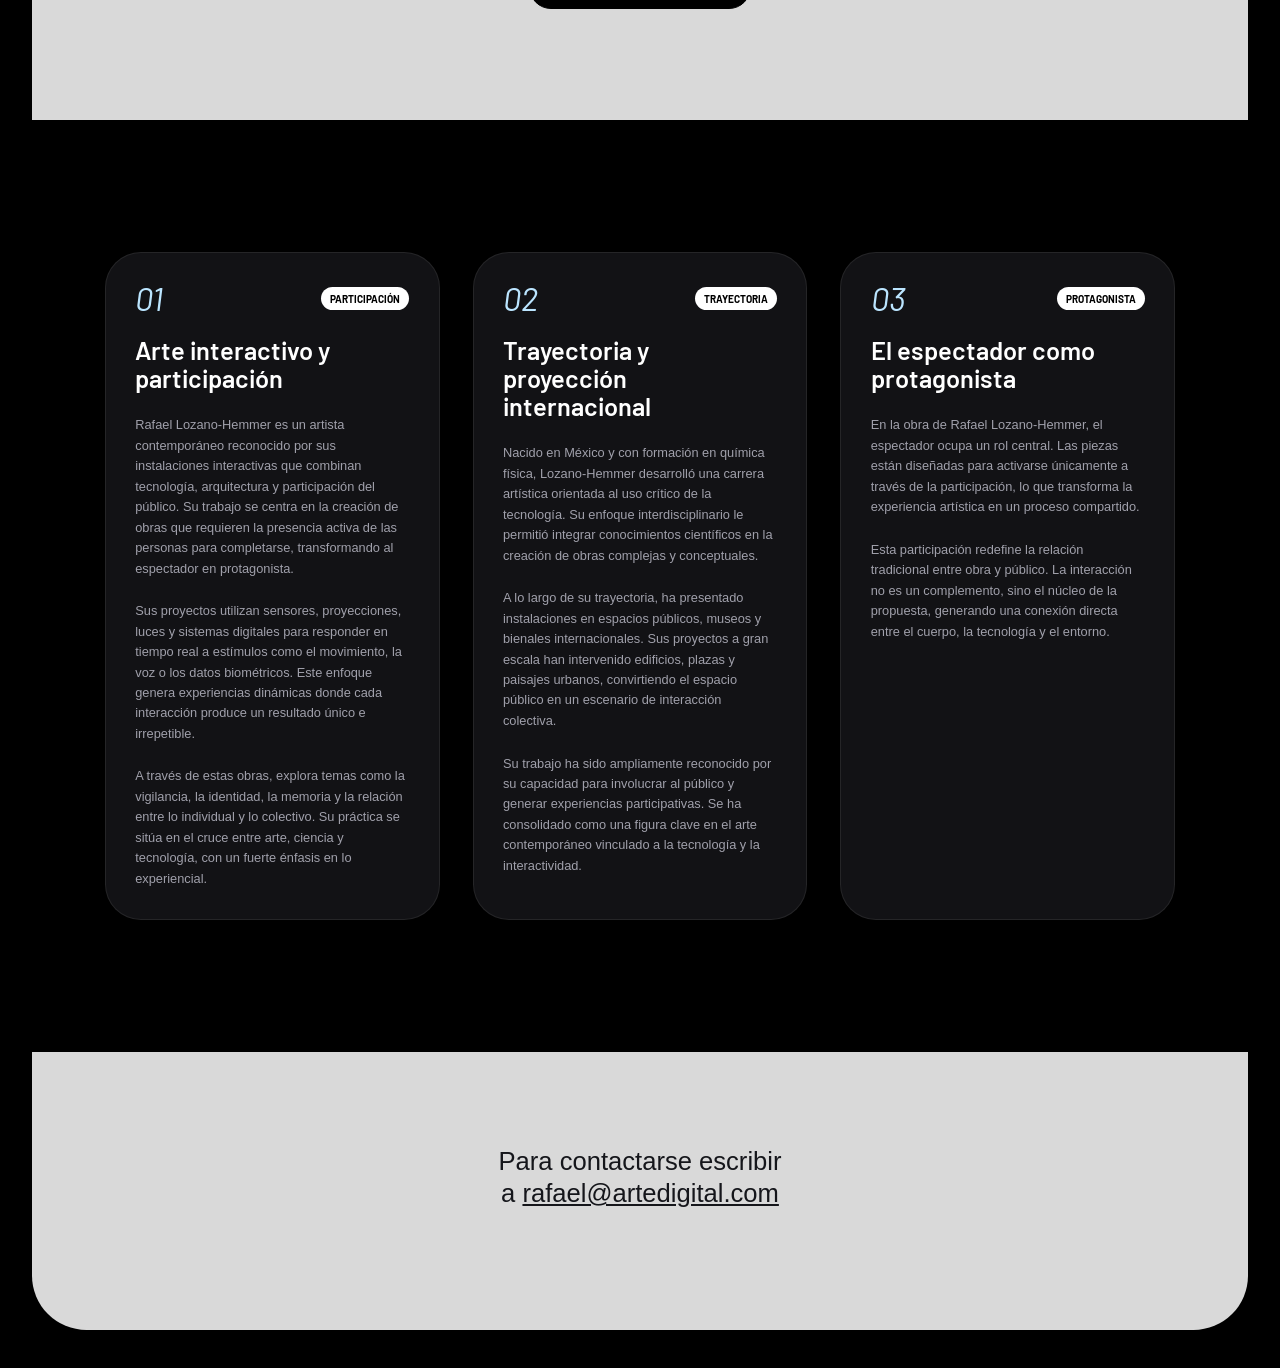
==== commit 4b10f195: "Commit 3 / JavaScript y CSS Pulido y creacion de secciones de JavaScript junto con detalles de CSS. " ====
--- a/index.html
+++ b/index.html
@@ -36,6 +36,12 @@
                         <p>“Me interesa crear plataformas para la participación, donde la obra no existe sin la presencia del público.”</p>
                     </blockquote>
                     <p class="cita-autor">— Rafael Lozano-Hemmer</p>
+
+                    <section class="dato-curioso" id="dato-curioso">
+                        <p class="dato-curioso-etiqueta">Dato curioso</p>
+                        <p class="dato-curioso-texto" id="dato-curioso-texto"></p>
+                        <button type="button" id="btn-dato-curioso">Nuevo dato curioso</button>
+                    </section>
                 </section>
 
                 <section class="banda-oscura">
@@ -76,21 +82,11 @@
             </article>
         </main>
 
-        <footer class="pie-sitio" id="contacto">
-            <div class="pie-superior">
-                <ul class="pie-enlaces">
-                    <li><a href="index.html">Inicio</a></li>
-                    <li><a href="ejercicio.html">Ejercicio</a></li>
-                    <li><a href="obras.html">Obras</a></li>
-                    <li><a href="mailto:rafael@artedigital.com">Contacto</a></li>
-                </ul>
-                <p class="pie-contacto">Para contactarse escribir a <a href="mailto:rafael@artedigital.com">rafael@artedigital.com</a></p>
-            </div>
-            <p class="pie-firma">
-                <span class="pie-firma-nombre">Rafael Lozano</span>
-                <span class="pie-firma-apellido">Hemmer</span>
-            </p>
-        </footer>
+        <script src="js/dato-curioso.js"></script>
+
+        <section class="pie-sitio" id="contacto">
+            <p class="pie-contacto">Para contactarse escribir a <a href="mailto:rafael@artedigital.com">rafael@artedigital.com</a></p>
+        </section>
     </div>
 
 </body>
--- a/css/estilos.css
+++ b/css/estilos.css
@@ -107,7 +107,7 @@
     text-align: center;
     background-image:
         linear-gradient(180deg, rgba(0, 0, 0, 0.35) 0%, rgba(0, 0, 0, 0.75) 100%),
-        url('../img/lozano-hemmer-9.jpg');
+        url('../img/lozano-hemmer-3.jpg');
     background-size: cover;
     background-position: center;
 }
@@ -249,6 +249,38 @@
     max-width: none;
     text-align: center;
     margin: 0;
+}
+
+/* ==========================================================================
+   DATO CURIOSO AL AZAR
+   ========================================================================== */
+.dato-curioso {
+    align-self: center;
+    width: 100%;
+    max-width: 34rem;
+    text-align: center;
+    margin: var(--space-7) 0 0;
+    padding-top: var(--space-6);
+    border-top: 1px solid var(--color-borde-oscuro);
+}
+
+.dato-curioso-etiqueta {
+    font-family: var(--fuente-display);
+    font-weight: 700;
+    text-transform: uppercase;
+    letter-spacing: 0.08em;
+    font-size: 0.8rem;
+    color: var(--color-texto-claro);
+    opacity: 0.55;
+    margin: 0 0 var(--space-2);
+}
+
+.dato-curioso-texto {
+    font-size: 1.05rem;
+    line-height: 1.5;
+    color: var(--color-texto-claro);
+    margin: 0 0 var(--space-4);
+    min-height: 3.2rem;
 }
 
 /* ==========================================================================
@@ -402,76 +434,119 @@
     padding-left: var(--space-1);
 }
 
-.seccion-galeria h2 {
+.galeria-cabecera {
+    display: flex;
+    flex-wrap: wrap;
+    align-items: center;
+    justify-content: space-between;
+    gap: var(--space-3);
+    margin-bottom: var(--space-3);
+}
+
+.galeria-cabecera h2 {
     font-family: var(--fuente-display);
     font-weight: 600;
     font-size: clamp(1.3rem, 2vw, 1.75rem);
     letter-spacing: -0.02em;
     color: var(--color-blanco);
-    margin: 0 0 var(--space-5);
-}
-
-.galeria-obras {
-    display: flex;
-    flex-wrap: wrap;
-    gap: 1.84rem;
-    min-height: 6rem;
-}
-
-.galeria-obras:empty::before {
-    content: "Galería en construcción — se genera con JavaScript en la próxima fase.";
+    margin: 0;
+}
+
+.galeria-indicaciones {
     color: var(--color-texto-oscuro);
     font-size: 0.9rem;
-    font-style: italic;
-}
-
-.obra-card {
-    display: flex;
-    flex-direction: column;
-    flex: 1 1 15rem;
+    margin: 0 0 var(--space-5);
+    max-width: none;
+}
+
+.boton-claro {
+    background-color: var(--color-blanco);
+    color: var(--color-negro);
+    border-color: var(--color-blanco);
+}
+
+.boton-claro:disabled {
+    background-color: transparent;
+    color: var(--color-texto-oscuro);
+    border-color: var(--color-borde-claro);
+}
+
+/* ==========================================================================
+   CARRUSEL DE OBRAS (galería generada con JS)
+   ========================================================================== */
+.carrusel-obras {
+    display: flex;
+    align-items: center;
+    gap: var(--space-4);
+}
+
+.carrusel-flecha {
+    flex: 0 0 auto;
+    width: 3rem;
+    height: 3rem;
+    padding: 0;
+    font-size: 1.5rem;
+    line-height: 1;
+    border-radius: 50%;
+}
+
+.carrusel-obra {
+    flex: 1 1 auto;
+    display: flex;
+    flex-direction: column;
     overflow: hidden;
     background-color: var(--color-tarjeta);
     border: 1px solid var(--color-borde-claro);
     border-radius: var(--radio-tarjeta);
-    transition: border-color var(--dur-base) var(--ease-salida), transform var(--dur-base) var(--ease-salida);
-}
-
-.obra-card:hover {
-    border-color: rgba(255, 255, 255, 0.24);
-    transform: translateY(-0.25rem);
-}
-
-.obra-card img {
+}
+
+.carrusel-obra img {
     display: block;
     width: 100%;
-    aspect-ratio: 4 / 3;
+    aspect-ratio: 16 / 9;
     object-fit: cover;
-}
-
-.obra-info {
+    transition: aspect-ratio var(--dur-base) var(--ease-salida);
+}
+
+.carrusel-info {
     display: flex;
     align-items: baseline;
     justify-content: space-between;
     gap: var(--space-2);
-    padding: 1.1rem 1.3rem;
-}
-
-.obra-info h3 {
+    padding: 1.3rem 1.6rem;
+}
+
+.carrusel-info h3 {
     font-family: var(--fuente-display);
     font-weight: 600;
+    font-size: 1.2rem;
+    color: var(--color-blanco);
+    margin: 0;
+}
+
+.carrusel-info p {
+    font-family: var(--fuente-display);
+    font-style: italic;
     font-size: 1rem;
-    line-height: 1.2;
-    color: var(--color-blanco);
-    margin: 0;
-}
-
-.obra-info p {
-    font-family: var(--fuente-display);
-    font-style: italic;
-    font-size: 0.95rem;
     color: var(--color-acento);
     margin: 0;
-    max-width: none;
+    transition: color var(--dur-base) var(--ease-salida);
+}
+
+.carrusel-contador {
+    text-align: center;
+    color: var(--color-texto-oscuro);
+    font-size: 0.9rem;
+    margin: var(--space-3) 0 0;
+}
+
+/* Funcionalidad de cambio de diseño: imagen más chica y otro color de año */
+.carrusel-obras--compacta .carrusel-obra img {
+    aspect-ratio: 4 / 3;
+}
+
+.carrusel-obras--compacta .carrusel-info p {
+    color: #ff9d5c;
 }
 
 /* ==========================================================================
@@ -547,6 +622,29 @@
     content: "Todavía no cargaste ninguna obra.";
     color: #3a3b42;
     font-size: 0.9rem;
+}
+
+.campo-obra-nueva {
+    display: flex;
+    flex-direction: column;
+    gap: var(--space-3);
+}
+
+.lista-obras-cargadas {
+    list-style: none;
+    display: flex;
+    flex-direction: column;
+    gap: var(--space-2);
+    margin: var(--space-3) 0 0;
+    padding: 0;
+}
+
+.lista-obras-cargadas li {
+    font-size: 0.9rem;
+    color: #3a3b42;
+    background-color: var(--color-claro);
+    border-radius: var(--radio-md);
+    padding: var(--space-2) var(--space-3);
 }
 
 .bloque-acciones {
@@ -600,52 +698,16 @@
 .pie-sitio {
     display: flex;
     flex-direction: column;
+    align-items: center;
     gap: 6.25rem;
     background-color: var(--color-claro);
     color: var(--color-texto-claro);
     padding: 5.9rem 1.7rem 7.5rem;
-    /* contenedor de consulta: el tamaño de la firma se calcula en cqw
-       (relativo al ancho real del pie), no en vw (relativo al viewport) —
-       así nunca se desborda aunque el contenedor tenga max-width */
-    container-type: inline-size;
-}
-
-.pie-superior {
-    display: flex;
-    flex-wrap: wrap;
-    justify-content: space-between;
-    align-items: flex-start;
-    gap: var(--space-5);
-    padding: 0 1rem;
-}
-
-.pie-enlaces {
-    display: flex;
-    flex-wrap: wrap;
-    gap: 0.57rem 3.75rem;
-    width: 21rem;
-    list-style: none;
-    margin: 0;
-    padding: 0;
-}
-
-.pie-enlaces li {
-    flex: 0 0 5rem;
-}
-
-.pie-enlaces a {
-    color: var(--color-texto-claro);
-    text-decoration: none;
-    font-size: 1.35rem;
-    transition: opacity var(--dur-rapida) var(--ease-salida);
-}
-
-.pie-enlaces a:hover {
-    opacity: 0.6;
+    text-align: center;
 }
 
 .pie-contacto {
-    width: 17.86rem;
+    max-width: 17.86rem;
     font-size: 1.6rem;
     line-height: 1.25;
     margin: 0;
@@ -653,35 +715,6 @@
 
 .pie-contacto a {
     color: var(--color-texto-claro);
-}
-
-.pie-firma {
-    display: flex;
-    flex-direction: column;
-    overflow: hidden;
-    font-family: var(--fuente-display);
-    line-height: 0.78;
-    margin: 0;
-}
-
-.pie-firma-nombre {
-    font-weight: 700;
-    font-style: italic;
-    font-size: clamp(1.75rem, 11cqw, 7rem);
-    letter-spacing: -0.02em;
-    white-space: nowrap;
-}
-
-.pie-firma-apellido {
-    font-weight: 900;
-    /* un poco por debajo del ajuste exacto (~30.6cqw) a propósito: mejor
-       un par de puntos de aire a la derecha que arriesgar un recorte por
-       diferencias de métricas de fuente entre navegadores */
-    font-size: 28cqw;
-    line-height: 0.78;
-    letter-spacing: -0.05em;
-    text-transform: uppercase;
-    white-space: nowrap;
 }
 
 /* ==========================================================================
@@ -735,16 +768,6 @@
         padding: 3.5rem 1.5rem 3rem;
     }
 
-    .pie-superior {
-        flex-direction: column;
-        padding: 0;
-    }
-
-    .pie-enlaces {
-        width: 100%;
-        gap: 0.5rem 4rem;
-    }
-
     .pie-contacto {
         width: 100%;
         font-size: 1.15rem;
